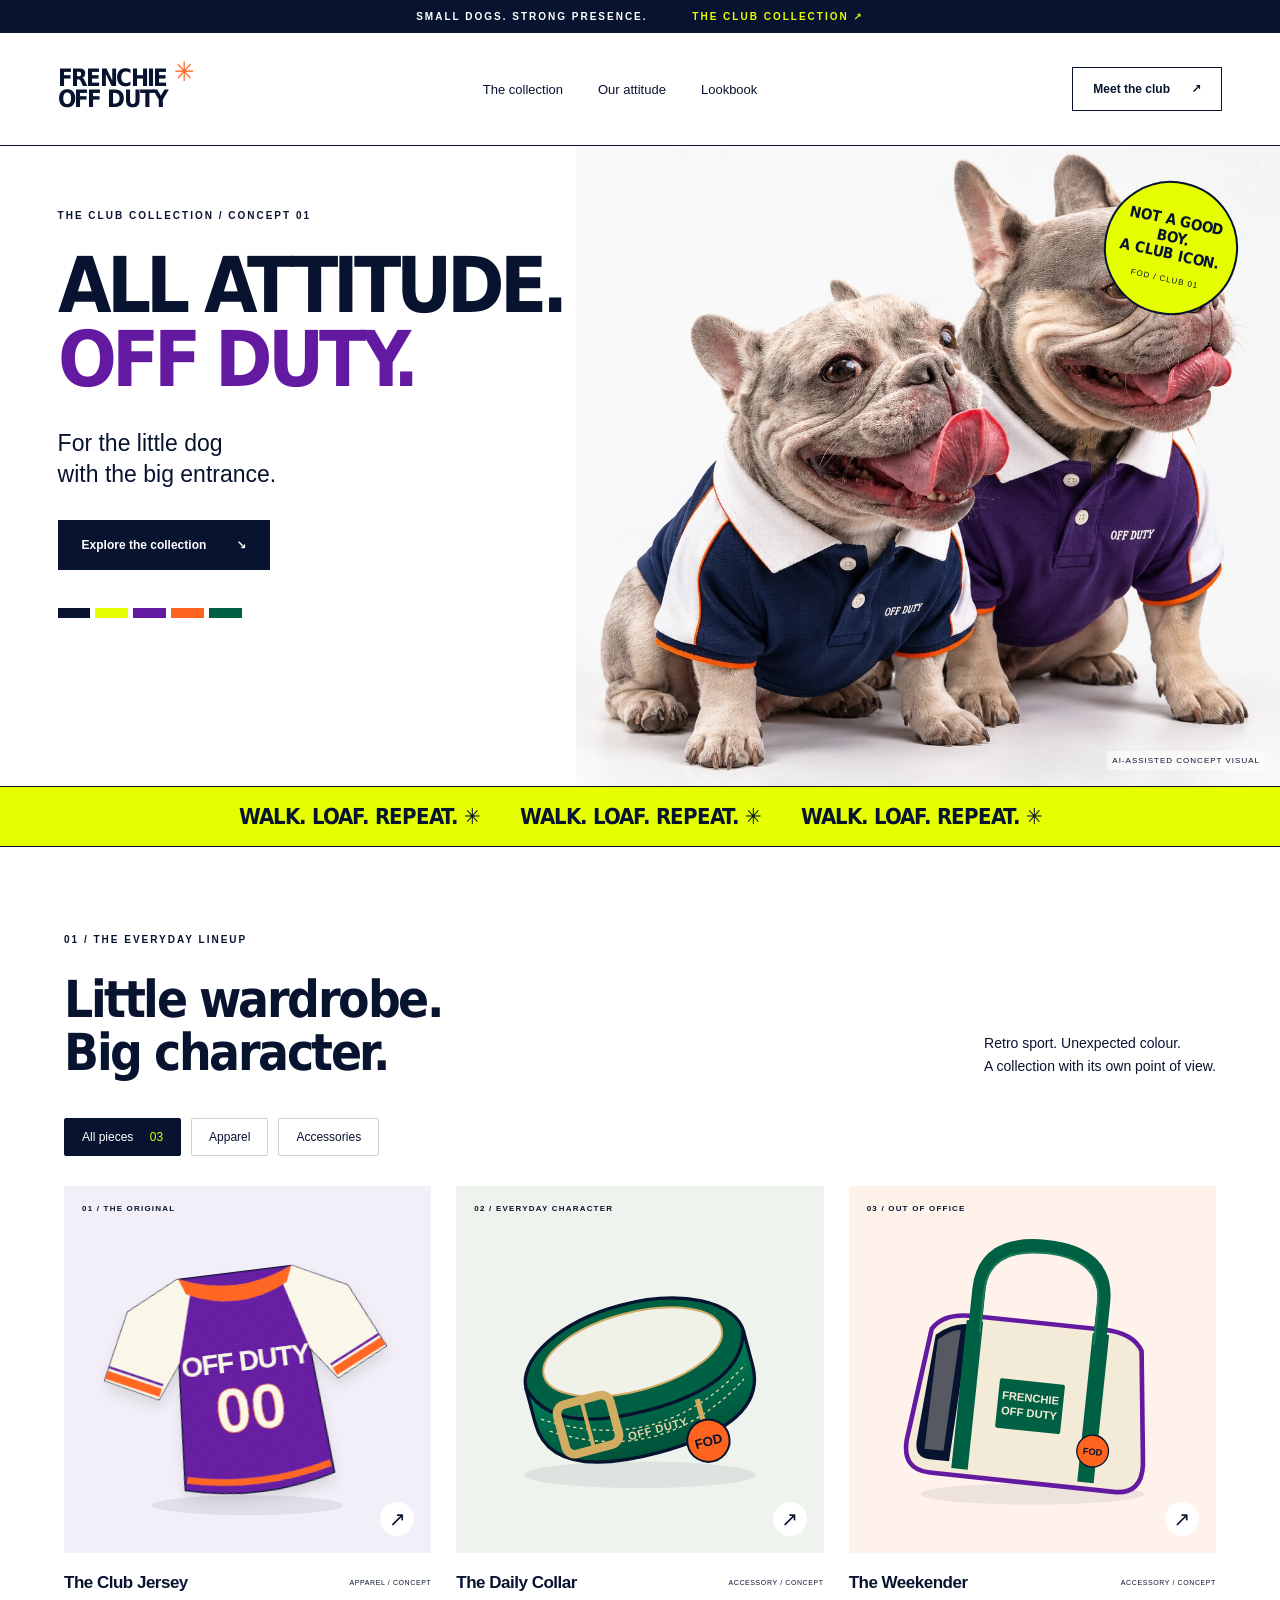
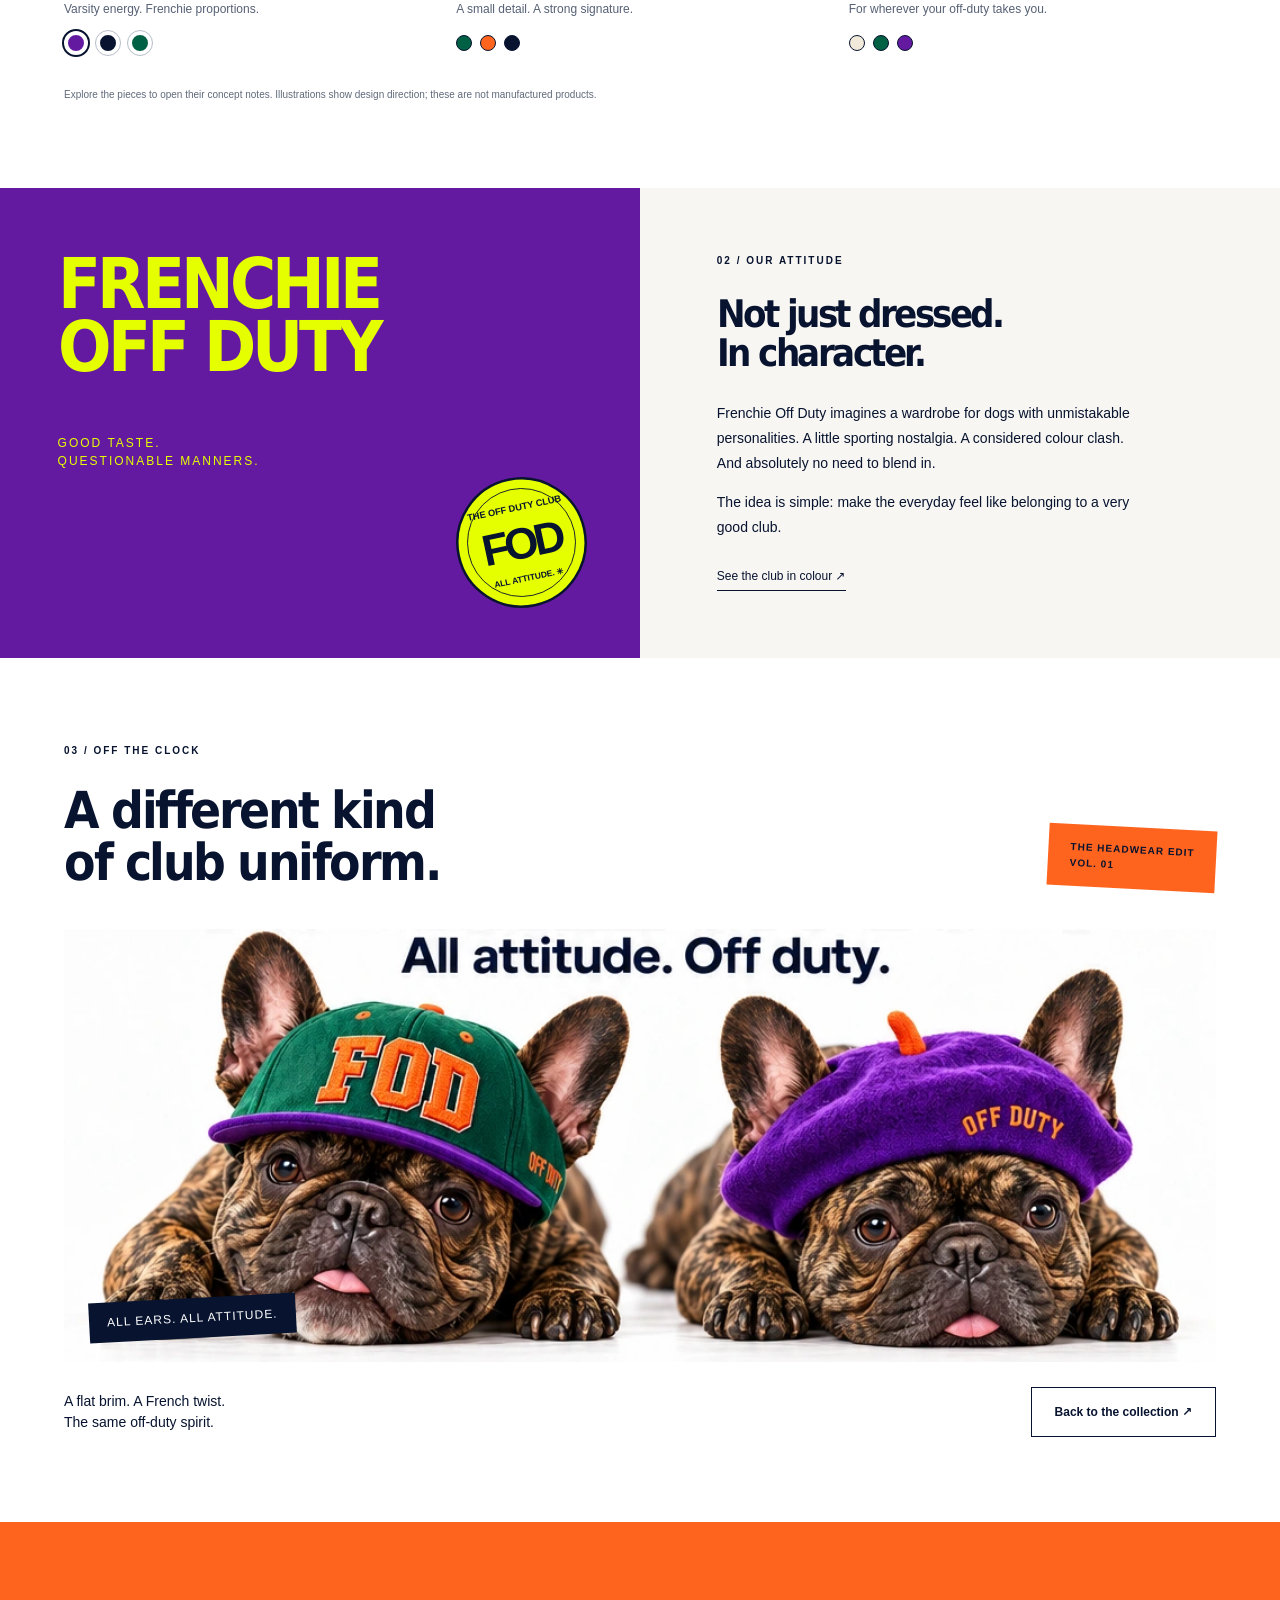
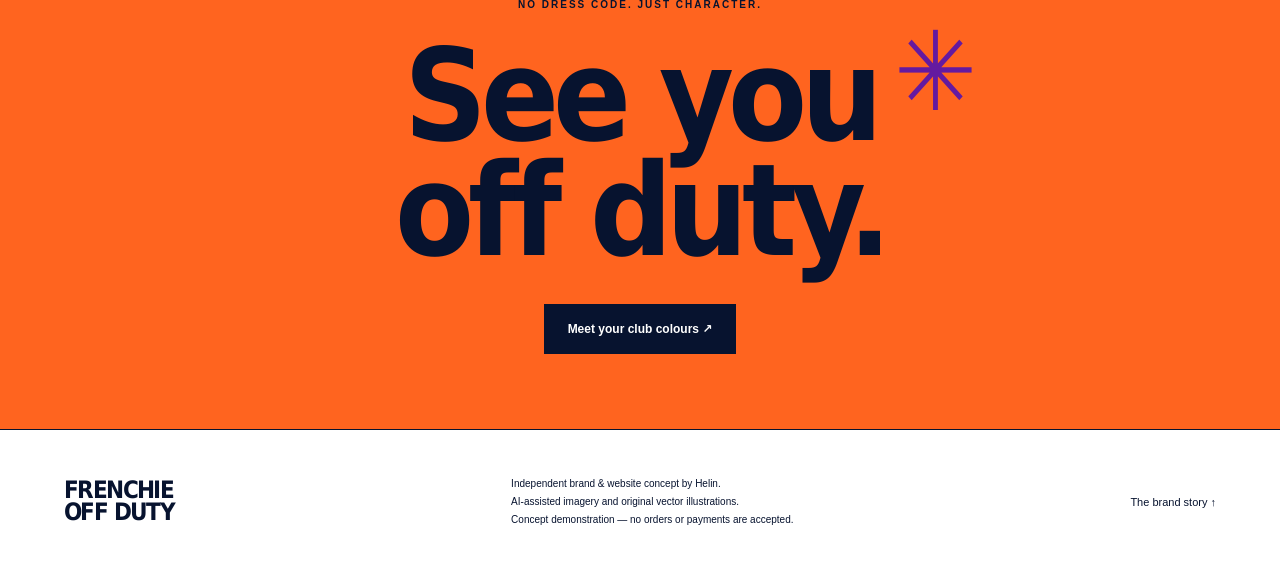
==== sites/frenchie-off-duty/index.html @ da0bcd0b "Add Frenchie Off Duty website source and assets" ====
<!doctype html>
<html lang="en"><head><meta charset="utf-8"><meta name="viewport" content="width=device-width,initial-scale=1"><title>Frenchie Off Duty — All attitude. Off duty.</title><meta name="description" content="An independent pet lifestyle brand and interactive website concept. Retro sporting energy, a little Frenchie attitude."><link rel="icon" href="assets/club.svg" type="image/svg+xml"><link rel="stylesheet" href="style.css"></head>
<body><a class="skip" href="#collection">Skip to collection</a>
<div class="announcement">SMALL DOGS. STRONG PRESENCE. <span>THE CLUB COLLECTION ↗</span></div>
<header><a href="#" class="wordmark" aria-label="Frenchie Off Duty home">FRENCHIE<br>OFF DUTY<span class="tiny-star">✳</span></a><nav aria-label="Main navigation"><a href="#collection">The collection</a><a href="#story">Our attitude</a><a href="#lookbook">Lookbook</a></nav><a class="nav-cta" href="#collection">Meet the club <span>↗</span></a></header>
<main><section class="hero"><div class="hero-copy"><p class="eyebrow">THE CLUB COLLECTION / CONCEPT 01</p><h1>ALL ATTITUDE.<br><span>OFF DUTY.</span></h1><p class="intro">For the little dog<br>with the big entrance.</p><a class="button" href="#collection">Explore the collection <span>↘</span></a><div class="color-bar" aria-label="Navy, neon yellow, purple, orange and emerald brand palette"><i></i><i></i><i></i><i></i><i></i></div></div><div class="hero-art"><img src="assets/club-dogs.webp" width="1536" height="1024" alt="Two French bulldogs in navy and purple retro sporting polos; AI-assisted brand concept"><div class="club-stamp">NOT A GOOD BOY.<br>A CLUB ICON.<span>FOD / CLUB 01</span></div><span class="photo-note">AI-ASSISTED CONCEPT VISUAL</span></div></section>
<div class="ticker" aria-hidden="true"><span>WALK. LOAF. REPEAT. ✳</span><span>WALK. LOAF. REPEAT. ✳</span><span>WALK. LOAF. REPEAT. ✳</span></div>
<section id="collection" class="collection section"><div class="section-top"><div><p class="eyebrow">01 / THE EVERYDAY LINEUP</p><h2>Little wardrobe.<br>Big character.</h2></div><p>Retro sport. Unexpected colour.<br>A collection with its own point of view.</p></div><div class="filter" role="group" aria-label="Filter collection"><button class="active" data-filter="all" aria-pressed="true">All pieces <span>03</span></button><button data-filter="apparel" aria-pressed="false">Apparel</button><button data-filter="accessories" aria-pressed="false">Accessories</button></div>
<div class="products"><article class="product" data-category="apparel"><button class="product-art" data-product="jersey" aria-label="View The Club Jersey details"><span class="item-label">01 / THE ORIGINAL</span><img class="jersey-img" src="assets/jersey-purple.svg" alt="Illustrated purple and ivory club jersey with orange trim" width="520" height="500"><span class="round-arrow">↗</span></button><div class="product-meta"><h3>The Club Jersey</h3><span>APPAREL / CONCEPT</span></div><p>Varsity energy. Frenchie proportions.</p><div class="swatches" role="group" aria-label="Jersey colour"><button data-color="purple" aria-label="Purple jersey" aria-pressed="true" style="--swatch:#641aa0"></button><button data-color="navy" aria-label="Navy jersey" aria-pressed="false" style="--swatch:#07132f"></button><button data-color="emerald" aria-label="Emerald jersey" aria-pressed="false" style="--swatch:#006044"></button></div></article>
<article class="product" data-category="accessories"><button class="product-art collar" data-product="collar" aria-label="View The Daily Collar details"><span class="item-label">02 / EVERYDAY CHARACTER</span><img src="assets/collar.svg" alt="Illustrated emerald collar with navy edging and an orange FOD tag" width="520" height="500"><span class="round-arrow">↗</span></button><div class="product-meta"><h3>The Daily Collar</h3><span>ACCESSORY / CONCEPT</span></div><p>A small detail. A strong signature.</p><div class="mini-palette"><i style="background:#006044"></i><i style="background:#ff641f"></i><i style="background:#07132f"></i></div></article>
<article class="product" data-category="accessories"><button class="product-art bag" data-product="bag" aria-label="View The Weekender details"><span class="item-label">03 / OUT OF OFFICE</span><img src="assets/bag.svg" alt="Illustrated ivory and emerald weekender carrier with purple trim" width="520" height="500"><span class="round-arrow">↗</span></button><div class="product-meta"><h3>The Weekender</h3><span>ACCESSORY / CONCEPT</span></div><p>For wherever your off-duty takes you.</p><div class="mini-palette"><i style="background:#f1eadb"></i><i style="background:#006044"></i><i style="background:#641aa0"></i></div></article></div><p class="collection-note">Explore the pieces to open their concept notes. Illustrations show design direction; these are not manufactured products.</p></section>
<section id="story" class="story"><div class="story-mark"><span>FRENCHIE<br>OFF DUTY</span><img src="assets/club.svg" alt="FOD club emblem" width="150" height="150"><p>GOOD TASTE.<br>QUESTIONABLE MANNERS.</p></div><div class="story-copy"><p class="eyebrow">02 / OUR ATTITUDE</p><h2>Not just dressed.<br>In character.</h2><p>Frenchie Off Duty imagines a wardrobe for dogs with unmistakable personalities. A little sporting nostalgia. A considered colour clash. And absolutely no need to blend in.</p><p>The idea is simple: make the everyday feel like belonging to a very good club.</p><a class="text-link" href="#lookbook">See the club in colour ↗</a></div></section>
<section id="lookbook" class="lookbook section"><div class="section-top"><div><p class="eyebrow">03 / OFF THE CLOCK</p><h2>A different kind<br>of club uniform.</h2></div><span class="issue-tag">THE HEADWEAR EDIT<br>VOL. 01</span></div><div class="lookbook-frame"><img src="assets/headwear.webp" alt="French bulldog headwear concept: emerald varsity cap and purple beret" width="1024" height="385" loading="lazy"><span>ALL EARS. ALL ATTITUDE.</span></div><div class="lookbook-bottom"><p>A flat brim. A French twist.<br>The same off-duty spirit.</p><a class="button light" href="#collection">Back to the collection ↗</a></div></section>
<section class="closing"><p class="eyebrow">NO DRESS CODE. JUST CHARACTER.</p><h2>See you<br>off duty.<span>✳</span></h2><a href="#collection" class="button">Meet your club colours ↗</a></section></main>
<footer><a class="wordmark" href="#">FRENCHIE<br>OFF DUTY</a><p>Independent brand & website concept by Helin.<br>AI-assisted imagery and original vector illustrations.<br>Concept demonstration — no orders or payments are accepted.</p><a href="#story">The brand story ↑</a></footer>
<dialog id="product-dialog" aria-labelledby="dialog-title"><button class="close-dialog" aria-label="Close product details">✕</button><p class="eyebrow">THE CLUB COLLECTION / DESIGN NOTES</p><h2 id="dialog-title"></h2><p id="dialog-description"></p><div id="dialog-details"></div><p class="dialog-disclaimer">Portfolio concept. Materials, sizing, fit and safety have not been tested. This is not a purchasable product.</p><button class="button close-action">Keep exploring ↗</button></dialog><script src="app.js"></script></body></html>
---- sites/frenchie-off-duty/style.css ----
@font-face{font-family:Club;src:url('assets/club-bold.ttf')}*{box-sizing:border-box}html{scroll-behavior:smooth;scroll-padding-top:24px}body{margin:0;color:#07132f;background:#fff;font-family:Arial,Helvetica,sans-serif}a{color:inherit;text-decoration:none}button{font:inherit;cursor:pointer;color:inherit}button,a{-webkit-tap-highlight-color:transparent}:focus-visible{outline:3px solid #b140ee;outline-offset:5px}.skip{position:fixed;top:-100px;background:#e5ff00;padding:20px;z-index:99}.skip:focus{top:0}.announcement{background:#07132f;color:white;text-align:center;padding:11px 20px;font-size:10px;letter-spacing:2px;font-weight:700}.announcement span{margin-left:40px;color:#e5ff00}header{height:113px;padding:24px 4.5%;display:flex;align-items:center;justify-content:space-between;border-bottom:1px solid #07132f}.wordmark{font-family:Club,Arial,sans-serif;font-size:24px;letter-spacing:-1.6px;line-height:.88;position:relative}.tiny-star{position:absolute;right:-25px;top:-8px;font-size:27px;color:#ff641f}nav{display:flex;gap:35px;font-size:13px}.nav-cta{border:1px solid #07132f;padding:14px 20px;font-size:12px;font-weight:bold}.nav-cta span{margin-left:18px}.hero{min-height:640px;display:grid;grid-template-columns:.9fr 1.1fr;position:relative;overflow:hidden}.hero-copy{padding:62px 0 45px 10%;position:relative;z-index:1}.eyebrow{font-size:10px;font-weight:bold;letter-spacing:2px;line-height:1.6;margin:0 0 25px}h1,h2,h3,p{margin-top:0}h1{font-family:Club,sans-serif;font-size:clamp(48px,6vw,91px);letter-spacing:-5px;line-height:.97;margin-bottom:30px;width:116%;position:relative;z-index:2}h1 span{color:#641aa0}.intro{font-size:23px;line-height:1.35;margin-bottom:30px}.button{display:inline-flex;gap:30px;justify-content:space-between;align-items:center;background:#07132f;color:white;padding:17px 23px;border:1px solid #07132f;font-size:12px;font-weight:700;transition:transform .2s,background .2s}.button:hover{background:#641aa0;transform:translateY(-2px)}.color-bar{display:flex;width:184px;gap:5px;margin-top:38px}.color-bar i{height:10px;flex:1;background:#07132f}.color-bar i:nth-child(2){background:#e5ff00}.color-bar i:nth-child(3){background:#641aa0}.color-bar i:nth-child(4){background:#ff641f}.color-bar i:nth-child(5){background:#006044}.hero-art{position:relative;display:flex;align-items:center;min-width:0;background:#fafafa}.hero-art>img{width:130%;max-width:none;height:100%;object-fit:cover;object-position:66% center;margin-left:-20%}.club-stamp{position:absolute;right:6%;top:35px;background:#e5ff00;border:2px solid #07132f;border-radius:50%;width:134px;height:134px;display:flex;align-items:center;justify-content:center;flex-direction:column;text-align:center;font-family:Club;font-size:15px;transform:rotate(12deg);line-height:1.15}.club-stamp span{font-family:Arial;font-size:8px;letter-spacing:1px;margin-top:12px}.photo-note{position:absolute;bottom:16px;right:15px;font-size:8px;letter-spacing:1px;background:#fff9;padding:5px}.ticker{display:flex;gap:40px;overflow:hidden;white-space:nowrap;background:#e5ff00;border-top:1px solid #07132f;border-bottom:1px solid #07132f;padding:17px 0;font-family:Club;font-size:22px;justify-content:center;letter-spacing:-1px}.section{padding:85px 5%}.section-top{display:flex;justify-content:space-between;gap:30px;align-items:end;margin-bottom:40px}h2{font-family:Club;font-size:clamp(32px,4vw,58px);line-height:1.03;letter-spacing:-2.5px;margin-bottom:0}.section-top>p{font-size:14px;line-height:1.65;margin-bottom:0}.filter{display:flex;gap:10px;margin:30px 0}.filter button{background:white;border:1px solid #ccd0d7;padding:11px 17px;font-size:12px;border-radius:2px}.filter button.active{background:#07132f;color:white;border-color:#07132f}.filter span{margin-left:13px;color:#e5ff00}.products{display:grid;grid-template-columns:repeat(3,minmax(0,1fr));gap:25px}.product[hidden]{display:none}.product-art{border:0;background:#f3eff8;width:100%;position:relative;display:block;padding:28px 12px 8px;overflow:hidden}.product-art img{width:100%;height:auto;display:block;transition:transform .25s}.product-art:hover img{transform:translateY(-5px) rotate(-2deg)}.product-art.collar{background:#eef3ed}.product-art.bag{background:#fff2eb}.item-label{position:absolute;left:18px;top:18px;font-size:8px;letter-spacing:1.2px;font-weight:700}.round-arrow{position:absolute;bottom:17px;right:17px;width:34px;height:34px;display:grid;place-items:center;background:white;border-radius:50%;font-size:20px}.product-meta{display:flex;justify-content:space-between;gap:10px;align-items:center;margin:20px 0 9px}.product-meta h3{font-size:17px;margin:0;letter-spacing:-.5px}.product-meta>span{font-size:7px;letter-spacing:.6px}.product>p{font-size:12px;color:#566075;margin-bottom:15px}.swatches,.mini-palette{display:flex;gap:8px;min-height:25px;align-items:center}.swatches button,.mini-palette i{width:16px;height:16px;border-radius:50%;border:1px solid #07132f;display:block;background:var(--swatch)}.swatches button{width:24px;height:24px;border:4px solid white;outline:1px solid #b7bdc7}.swatches button[aria-pressed=true]{outline:2px solid #07132f}.collection-note{font-size:10px;line-height:1.7;color:#606a7a;margin:30px 0 0}.story{display:grid;grid-template-columns:1fr 1fr}.story-mark{background:#641aa0;color:#e5ff00;padding:65px 9%;position:relative;overflow:hidden;min-height:470px}.story-mark>span{font-family:Club;font-size:clamp(40px,5.5vw,80px);letter-spacing:-4px;line-height:.9;display:block}.story-mark img{position:absolute;right:8%;bottom:48px;transform:rotate(-12deg);width:135px;height:135px}.story-mark>p{font-size:12px;line-height:1.5;letter-spacing:2px;margin-top:55px}.story-copy{background:#f7f6f2;padding:65px 12%}.story-copy h2{font-size:clamp(30px,3vw,44px);margin-bottom:28px}.story-copy>p:not(.eyebrow){font-size:14px;line-height:1.8;max-width:420px}.text-link{display:inline-block;font-size:12px;border-bottom:1px solid;padding-bottom:7px;margin-top:14px}.issue-tag{background:#ff641f;padding:15px 22px;transform:rotate(3deg);font-size:10px;line-height:1.6;font-weight:700;letter-spacing:1px}.lookbook-frame{background:#f8f8f8;position:relative;overflow:hidden}.lookbook-frame img{width:100%;height:auto;display:block;max-height:520px;object-fit:contain}.lookbook-frame>span{position:absolute;bottom:24px;left:25px;background:#07132f;color:#fff;padding:13px 18px;font-size:12px;letter-spacing:1px;transform:rotate(-3deg)}.lookbook-bottom{display:flex;justify-content:space-between;align-items:center;margin-top:25px}.lookbook-bottom p{font-size:14px;line-height:1.5;margin:0}.button.light{background:white;color:#07132f}.button.light:hover{background:#e5ff00}.closing{background:#ff641f;padding:75px 8%;text-align:center}.closing h2{font-size:clamp(60px,10vw,140px);letter-spacing:-6px;line-height:.9;position:relative;display:inline-block;margin-bottom:35px}.closing h2>span{position:absolute;right:-85px;top:-15px;color:#641aa0;font-size:110px}.closing .button{display:flex;width:max-content;margin:auto}footer{display:flex;align-items:center;justify-content:space-between;gap:40px;padding:45px 5%;border-top:1px solid #07132f}footer p{font-size:10px;line-height:1.8;margin:0}footer>a:last-child{font-size:11px}dialog{border:1px solid #07132f;padding:45px;max-width:580px;width:calc(100% - 36px);color:#07132f}dialog::backdrop{background:#07132fa6}dialog h2{font-size:36px;margin-bottom:24px}dialog p{font-size:14px;line-height:1.7}dialog ul{padding-left:18px;font-size:13px;line-height:1.8}.close-dialog{position:absolute;right:15px;top:15px;border:0;background:white;font-size:20px}.dialog-disclaimer{background:#f4f3f1;padding:15px;font-size:11px!important}.close-action{margin-top:10px}
@media(min-width:1600px){header,main,footer,.announcement{max-width:1800px;margin:auto}.hero{min-height:740px}}@media(max-width:900px){nav{gap:18px}.nav-cta{display:none}.hero{min-height:520px}.hero-copy{padding-top:45px}h1{font-size:56px;letter-spacing:-3.5px}.intro{font-size:20px}.club-stamp{width:105px;height:105px;font-size:11px}.section{padding:60px 5%}.products{gap:15px}.product-meta{display:block}.product-meta>span{display:block;margin-top:8px}.story-copy{padding:45px 9%}.story-mark{padding:45px 9%}.story-mark img{width:95px;height:95px}.story-mark>span{font-size:50px}.closing h2>span{right:-65px;font-size:85px}footer{gap:25px}}@media(max-width:600px){.announcement{font-size:8px;padding:10px 8px;letter-spacing:1.2px}.announcement span{margin-left:12px}header{height:91px;padding:22px 6%}.wordmark{font-size:21px}nav{gap:18px;font-size:11px}nav a:last-child{display:none}.hero{display:flex;flex-direction:column}.hero-copy{padding:35px 6% 20px}.eyebrow{font-size:8px;margin-bottom:19px;letter-spacing:1.5px}h1{font-size:clamp(40px,10.7vw,65px);letter-spacing:-3px;width:100%;margin-bottom:20px}.intro{font-size:17px;margin-bottom:22px}.intro br{display:none}.hero-copy .button{padding:15px 18px}.color-bar{position:absolute;right:6%;bottom:25px;width:105px}.hero-art{height:330px;overflow:hidden;display:block}.hero-art>img{width:100%;height:100%;margin:0;object-position:center 52%;object-fit:cover}.club-stamp{top:12px;right:6%;width:90px;height:90px;font-size:10px}.club-stamp span{font-size:6px;margin-top:8px}.photo-note{font-size:6px}.ticker{font-size:16px;padding:13px 0;gap:25px}.section{padding:45px 6%}.section-top{display:block;margin-bottom:25px}.section-top>p{font-size:12px;margin-top:20px}h2{font-size:36px;letter-spacing:-2px}.filter{gap:8px}.filter button{padding:10px 13px;font-size:11px}.products{grid-template-columns:1fr;gap:32px}.product-art{padding-top:30px}.product-art img{max-height:360px;object-fit:contain}.product-meta{display:flex}.product-meta h3{font-size:19px}.product-meta>span{margin:0;font-size:8px}.product>p{font-size:13px}.item-label{font-size:8px}.story{grid-template-columns:1fr}.story-mark{min-height:315px;padding:40px 7%}.story-mark>span{font-size:62px}.story-mark img{width:100px;height:100px;right:8%;bottom:35px}.story-mark>p{margin-top:35px;font-size:10px}.story-copy{padding:45px 7%}.story-copy h2{font-size:38px}.issue-tag{display:inline-block;margin-top:25px;padding:10px 16px;font-size:8px}.lookbook-frame img{width:140%;max-width:none;margin-left:-20%}.lookbook-frame>span{font-size:8px;bottom:12px;left:12px;padding:9px}.lookbook-bottom{gap:15px;align-items:start}.lookbook-bottom p{font-size:11px}.lookbook-bottom .button{font-size:9px;padding:12px;gap:5px}.closing{padding:50px 8%}.closing h2{font-size:72px;letter-spacing:-4px}.closing h2>span{font-size:60px;right:-35px;top:-20px}footer{display:block;padding:35px 6%}footer .wordmark{display:inline-block}footer p{margin:24px 0}dialog{padding:35px 25px}dialog h2{font-size:30px}}@media(prefers-reduced-motion:reduce){html{scroll-behavior:auto}*,*:before,*:after{transition:none!important}}
/* Preserve both dogs across screen sizes. */
.hero-art>img{width:100%;margin-left:0;object-position:right center}body{font-family:Arial,'DejaVu Sans',sans-serif}@media(max-width:600px){.hero-art>img{object-fit:contain;object-position:center}.hero-art{height:300px;background:#fff}}
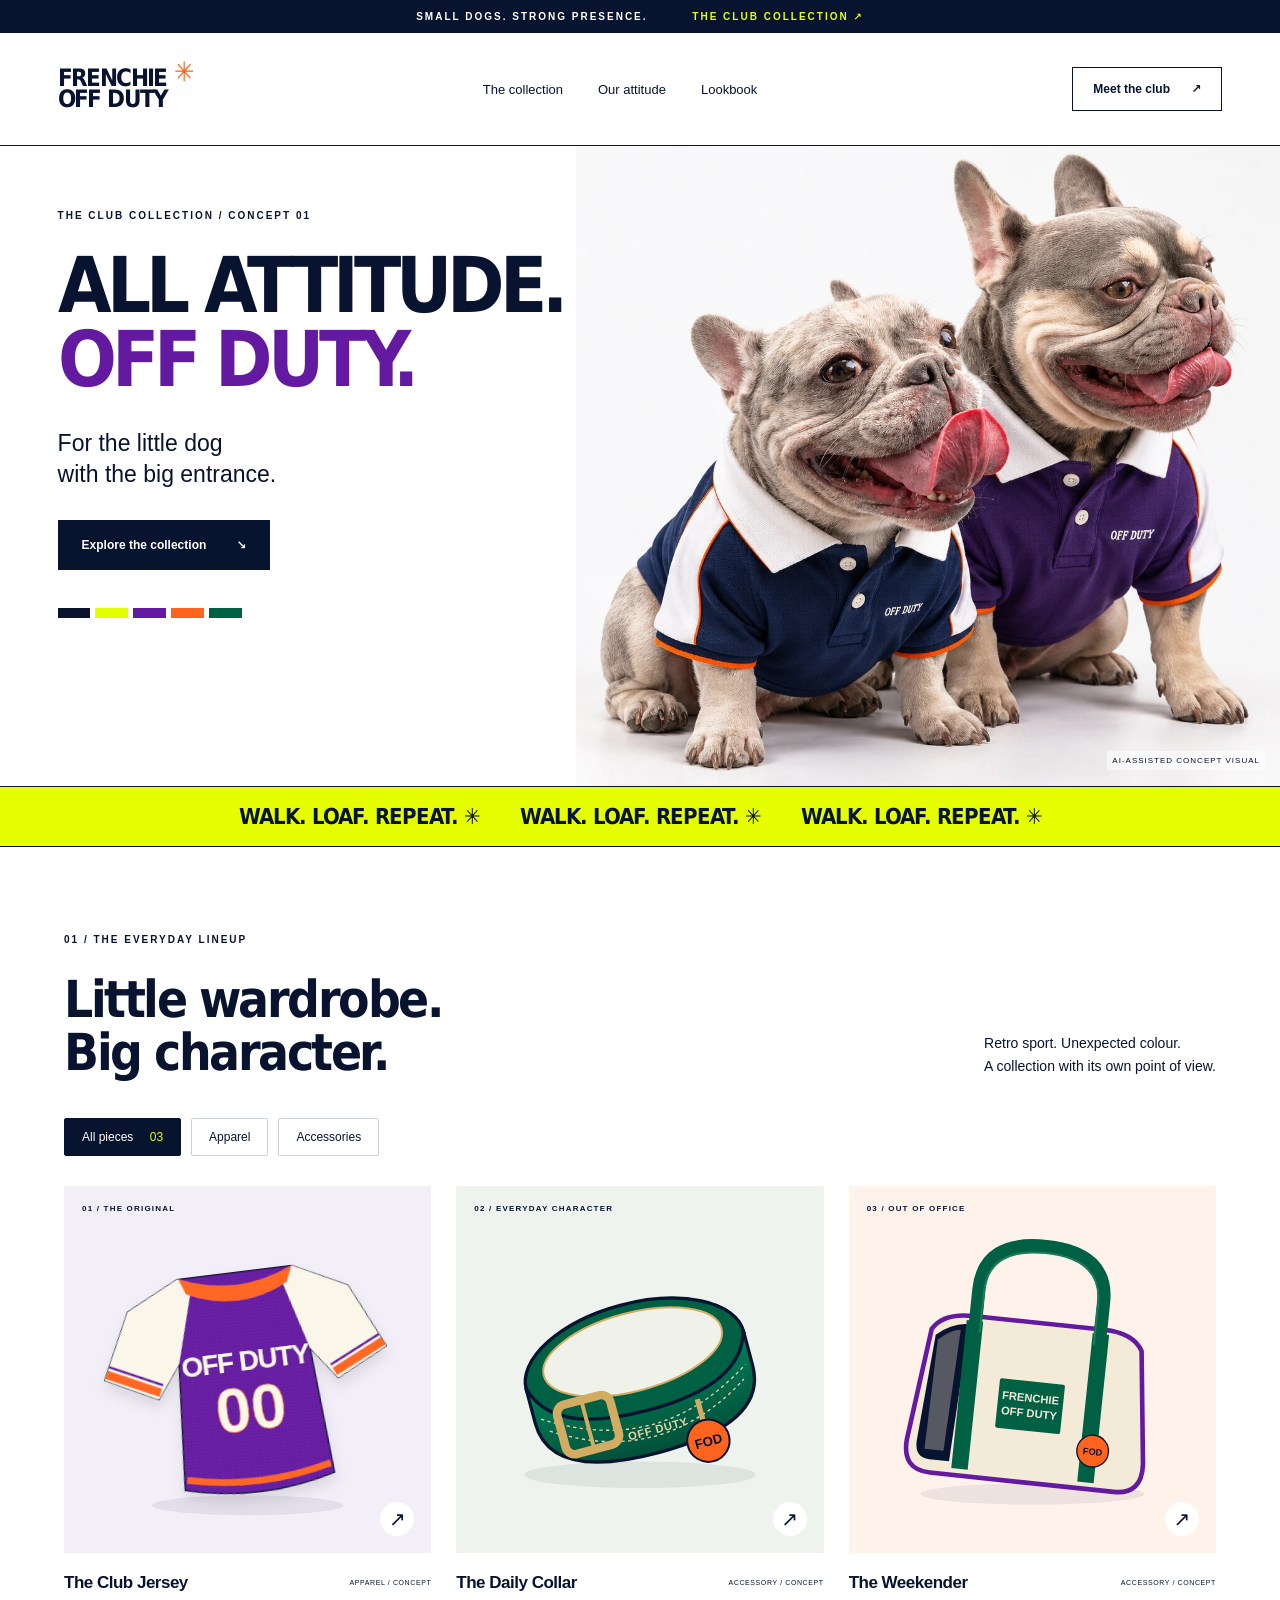
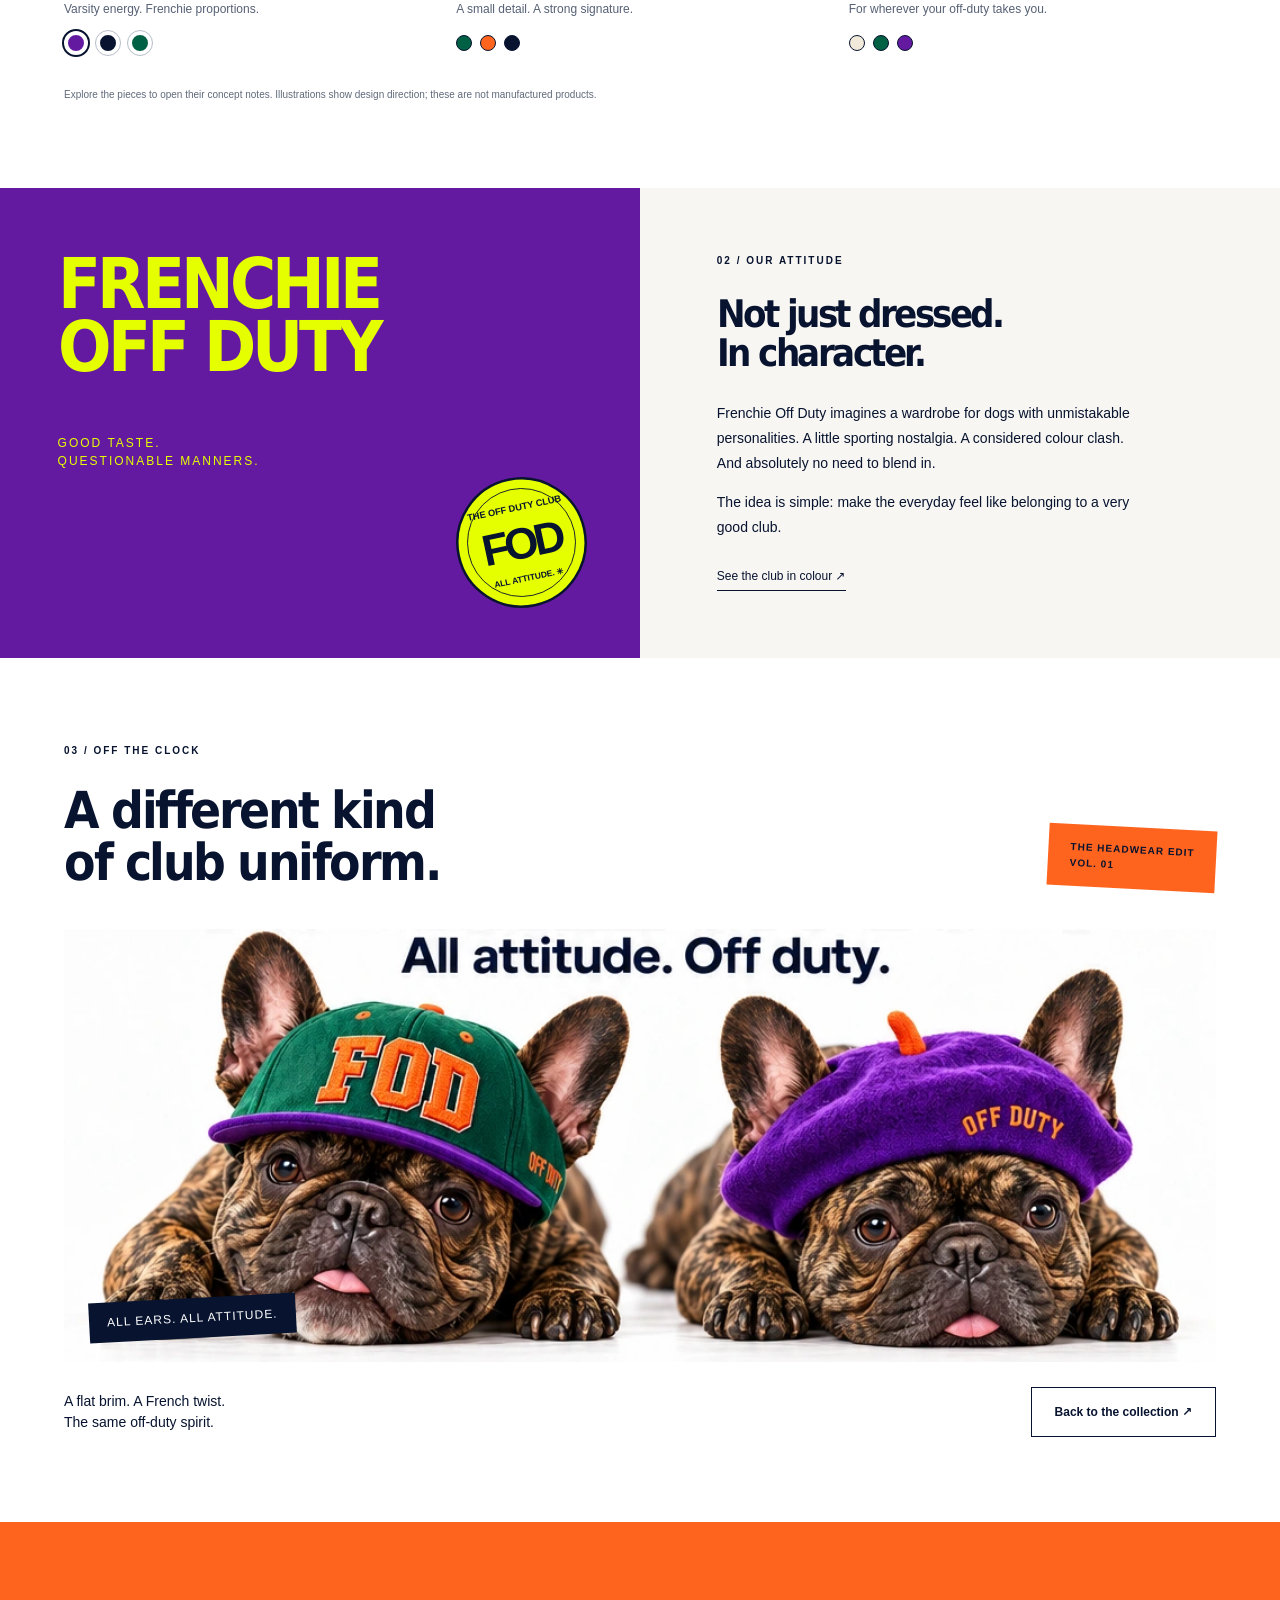
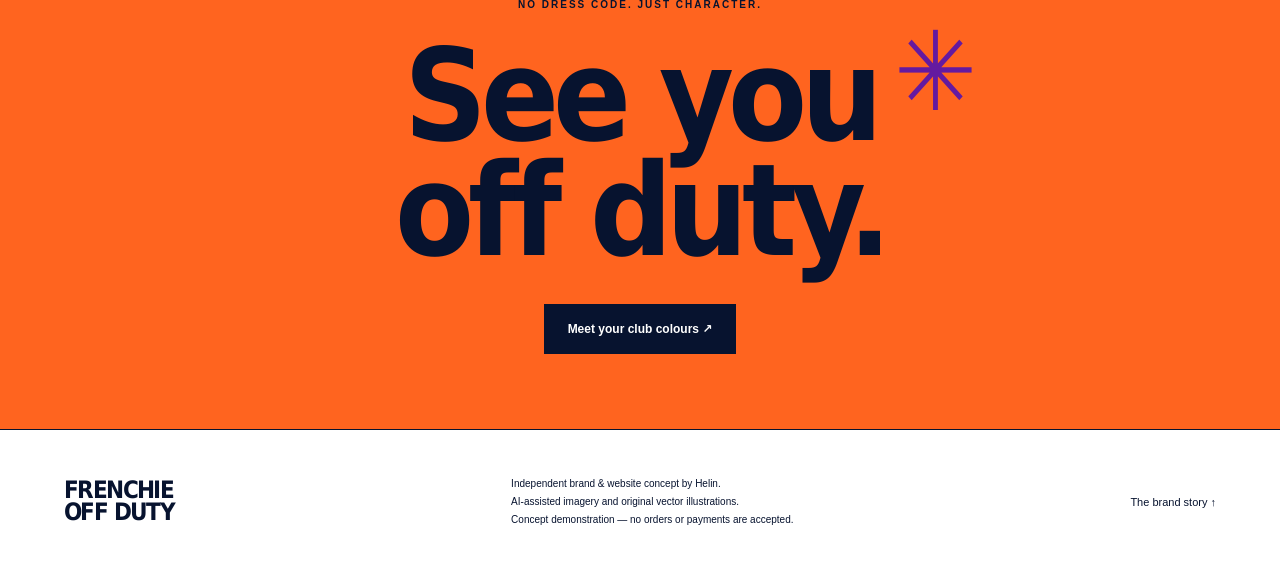
==== commit 4a8a7869: "Prepare GitHub Pages docs and remove hero sticker" ====
--- a/sites/frenchie-off-duty/index.html
+++ b/sites/frenchie-off-duty/index.html
@@ -3,7 +3,7 @@
 <body><a class="skip" href="#collection">Skip to collection</a>
 <div class="announcement">SMALL DOGS. STRONG PRESENCE. <span>THE CLUB COLLECTION ↗</span></div>
 <header><a href="#" class="wordmark" aria-label="Frenchie Off Duty home">FRENCHIE<br>OFF DUTY<span class="tiny-star">✳</span></a><nav aria-label="Main navigation"><a href="#collection">The collection</a><a href="#story">Our attitude</a><a href="#lookbook">Lookbook</a></nav><a class="nav-cta" href="#collection">Meet the club <span>↗</span></a></header>
-<main><section class="hero"><div class="hero-copy"><p class="eyebrow">THE CLUB COLLECTION / CONCEPT 01</p><h1>ALL ATTITUDE.<br><span>OFF DUTY.</span></h1><p class="intro">For the little dog<br>with the big entrance.</p><a class="button" href="#collection">Explore the collection <span>↘</span></a><div class="color-bar" aria-label="Navy, neon yellow, purple, orange and emerald brand palette"><i></i><i></i><i></i><i></i><i></i></div></div><div class="hero-art"><img src="assets/club-dogs.webp" width="1536" height="1024" alt="Two French bulldogs in navy and purple retro sporting polos; AI-assisted brand concept"><div class="club-stamp">NOT A GOOD BOY.<br>A CLUB ICON.<span>FOD / CLUB 01</span></div><span class="photo-note">AI-ASSISTED CONCEPT VISUAL</span></div></section>
+<main><section class="hero"><div class="hero-copy"><p class="eyebrow">THE CLUB COLLECTION / CONCEPT 01</p><h1>ALL ATTITUDE.<br><span>OFF DUTY.</span></h1><p class="intro">For the little dog<br>with the big entrance.</p><a class="button" href="#collection">Explore the collection <span>↘</span></a><div class="color-bar" aria-label="Navy, neon yellow, purple, orange and emerald brand palette"><i></i><i></i><i></i><i></i><i></i></div></div><div class="hero-art"><img src="assets/club-dogs.webp" width="1536" height="1024" alt="Two French bulldogs in navy and purple retro sporting polos; AI-assisted brand concept"><span class="photo-note">AI-ASSISTED CONCEPT VISUAL</span></div></section>
 <div class="ticker" aria-hidden="true"><span>WALK. LOAF. REPEAT. ✳</span><span>WALK. LOAF. REPEAT. ✳</span><span>WALK. LOAF. REPEAT. ✳</span></div>
 <section id="collection" class="collection section"><div class="section-top"><div><p class="eyebrow">01 / THE EVERYDAY LINEUP</p><h2>Little wardrobe.<br>Big character.</h2></div><p>Retro sport. Unexpected colour.<br>A collection with its own point of view.</p></div><div class="filter" role="group" aria-label="Filter collection"><button class="active" data-filter="all" aria-pressed="true">All pieces <span>03</span></button><button data-filter="apparel" aria-pressed="false">Apparel</button><button data-filter="accessories" aria-pressed="false">Accessories</button></div>
 <div class="products"><article class="product" data-category="apparel"><button class="product-art" data-product="jersey" aria-label="View The Club Jersey details"><span class="item-label">01 / THE ORIGINAL</span><img class="jersey-img" src="assets/jersey-purple.svg" alt="Illustrated purple and ivory club jersey with orange trim" width="520" height="500"><span class="round-arrow">↗</span></button><div class="product-meta"><h3>The Club Jersey</h3><span>APPAREL / CONCEPT</span></div><p>Varsity energy. Frenchie proportions.</p><div class="swatches" role="group" aria-label="Jersey colour"><button data-color="purple" aria-label="Purple jersey" aria-pressed="true" style="--swatch:#641aa0"></button><button data-color="navy" aria-label="Navy jersey" aria-pressed="false" style="--swatch:#07132f"></button><button data-color="emerald" aria-label="Emerald jersey" aria-pressed="false" style="--swatch:#006044"></button></div></article>
